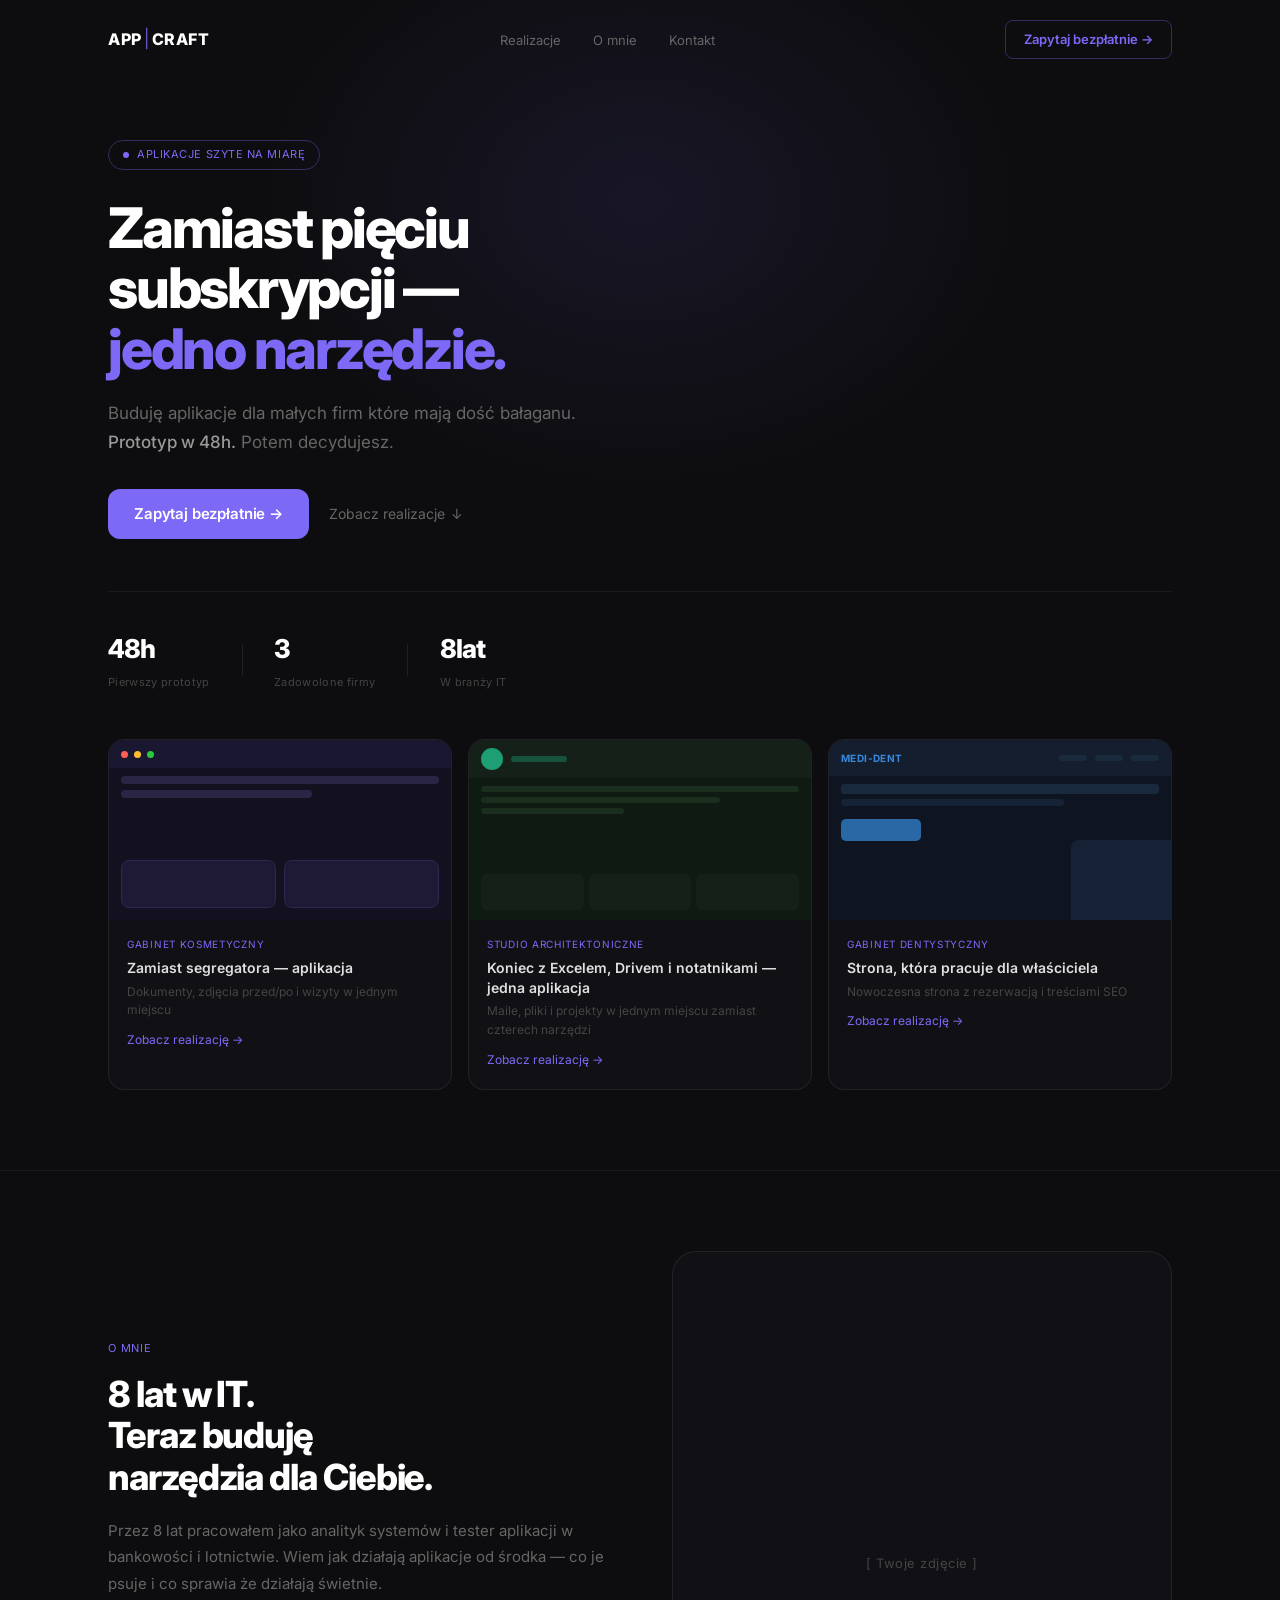
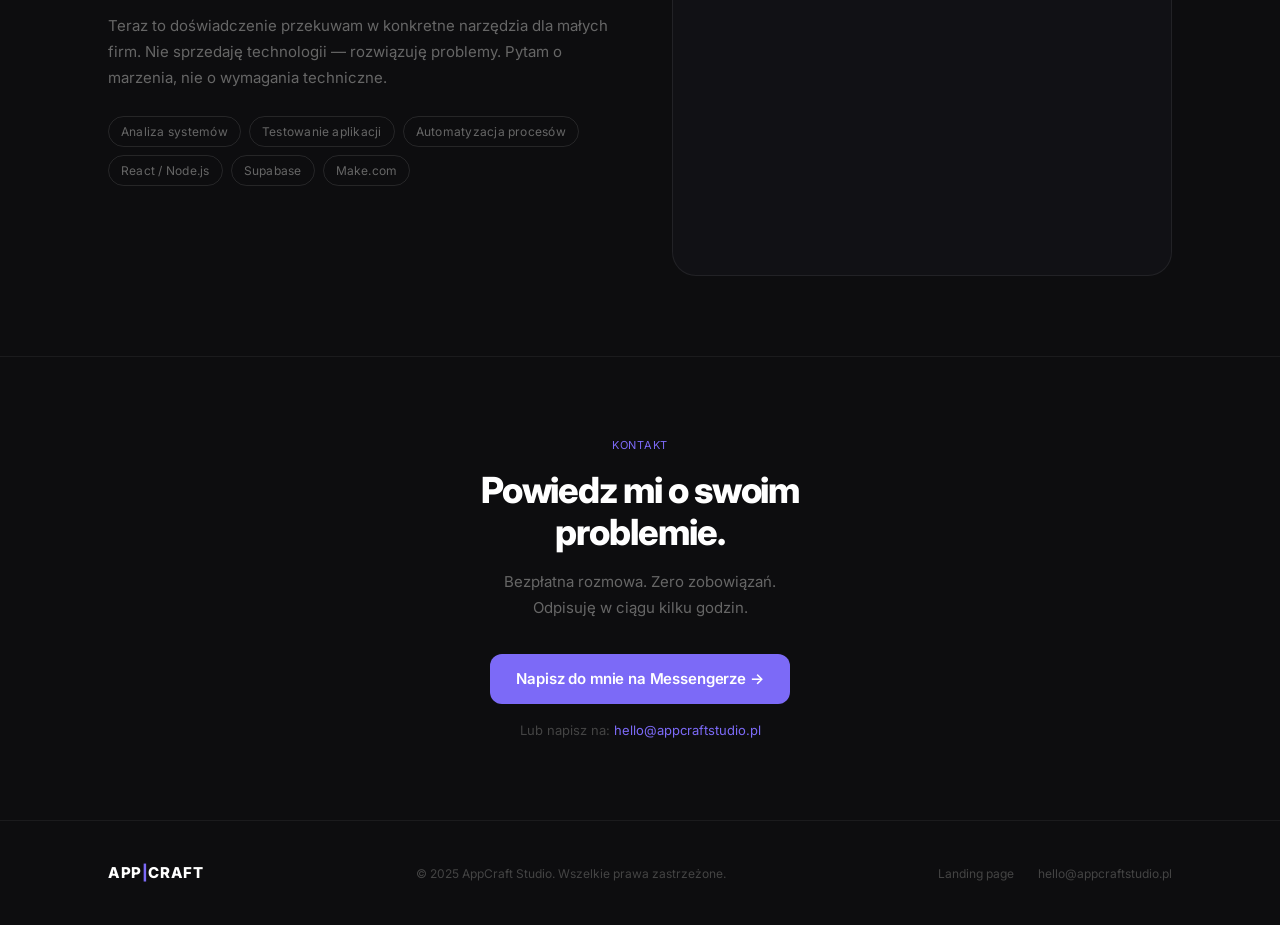
==== index.html @ d2415053 "Initial commit" ====
<!DOCTYPE html>
<html lang="pl">
<head>
  <meta charset="UTF-8">
  <meta name="viewport" content="width=device-width, initial-scale=1.0">

  <!-- SEO -->
  <title>AppCraft — Aplikacje szyte na miarę dla małych firm</title>
  <meta name="description" content="Buduję aplikacje dla małych firm które mają dość bałaganu. Prototyp w 48h, bez abonamentu, bez agencji. Zapytaj bezpłatnie.">
  <meta name="robots" content="index, follow">
  <link rel="canonical" href="https://appcraftstudio.pl/">

  <!-- Open Graph -->
  <meta property="og:type" content="website">
  <meta property="og:url" content="https://appcraftstudio.pl/">
  <meta property="og:title" content="AppCraft — Aplikacje szyte na miarę dla małych firm">
  <meta property="og:description" content="Zamiast pięciu subskrypcji — jedno narzędzie. Prototyp w 48h, bez abonamentu.">
  <meta property="og:image" content="https://appcraftstudio.pl/assets/og-image.jpg">
  <meta property="og:locale" content="pl_PL">
  <meta property="og:site_name" content="AppCraft">

  <!-- Twitter Card -->
  <meta name="twitter:card" content="summary_large_image">
  <meta name="twitter:title" content="AppCraft — Aplikacje szyte na miarę dla małych firm">
  <meta name="twitter:description" content="Zamiast pięciu subskrypcji — jedno narzędzie. Prototyp w 48h.">
  <meta name="twitter:image" content="https://appcraftstudio.pl/assets/og-image.jpg">

  <!-- Structured Data -->
  <script type="application/ld+json">
  {
    "@context": "https://schema.org",
    "@type": "Person",
    "name": "Michał",
    "url": "https://appcraftstudio.pl",
    "jobTitle": "Developer aplikacji na zamówienie",
    "description": "Buduję aplikacje dla małych firm. 8 lat doświadczenia w IT.",
    "knowsAbout": ["Tworzenie aplikacji webowych", "Automatyzacja procesów", "Analiza biznesowa"],
    "sameAs": []
  }
  </script>
  <script type="application/ld+json">
  {
    "@context": "https://schema.org",
    "@type": "WebSite",
    "name": "AppCraft",
    "url": "https://appcraftstudio.pl"
  }
  </script>

  <!-- Preconnect -->
  <link rel="preconnect" href="https://fonts.googleapis.com">
  <link rel="preconnect" href="https://fonts.gstatic.com" crossorigin>
  <link href="https://fonts.googleapis.com/css2?family=Inter:wght@400;500;600;700;800&display=swap" rel="stylesheet">

  <!-- Favicon placeholder -->
  <link rel="icon" type="image/svg+xml" href="assets/favicon.svg">

  <!-- CSS -->
  <link rel="stylesheet" href="css/style.css">
</head>

<body>

  <!-- ===================== NAV ===================== -->
  <header class="nav" id="nav" role="banner">
    <div class="container">
      <div class="nav__inner">

        <a href="/" class="nav__logo" aria-label="AppCraft — strona główna">
          APP<span class="nav__logo-sep">|</span>CRAFT
        </a>

        <nav aria-label="Nawigacja główna">
          <ul class="nav__links">
            <li><a href="#realizacje" class="nav__link">Realizacje</a></li>
            <li><a href="#o-mnie" class="nav__link">O mnie</a></li>
            <li><a href="#kontakt" class="nav__link">Kontakt</a></li>
          </ul>
        </nav>

        <a href="https://m.me/PLACEHOLDER" class="nav__cta desktop" rel="noopener">
          Zapytaj bezpłatnie →
        </a>

        <button class="nav__hamburger" id="hamburger" aria-label="Otwórz menu" aria-expanded="false">
          <span></span><span></span><span></span>
        </button>

      </div>

      <!-- Mobile menu -->
      <nav class="nav__mobile" id="mobile-menu" aria-label="Menu mobilne">
        <a href="#realizacje" class="nav__mobile-link">Realizacje</a>
        <a href="#o-mnie" class="nav__mobile-link">O mnie</a>
        <a href="#kontakt" class="nav__mobile-link">Kontakt</a>
        <a href="https://m.me/PLACEHOLDER" class="nav__mobile-cta" rel="noopener">Zapytaj bezpłatnie →</a>
      </nav>
    </div>
  </header>

  <main id="main">

    <!-- ===================== HERO ===================== -->
    <section class="hero" aria-labelledby="hero-heading">
      <div class="hero__glow" aria-hidden="true"></div>
      <div class="container">
        <div class="hero__inner">

          <div class="hero__tag" aria-hidden="true">
            <span class="hero__tag-dot"></span>
            Aplikacje szyte na miarę
          </div>

          <h1 class="hero__h1" id="hero-heading">
            Zamiast pięciu<br>
            subskrypcji —<br>
            <em>jedno narzędzie.</em>
          </h1>

          <p class="hero__sub">
            Buduję aplikacje dla małych firm które mają dość bałaganu.<br>
            <strong>Prototyp w 48h.</strong> Potem decydujesz.
          </p>

          <div class="hero__actions">
            <a href="https://m.me/PLACEHOLDER" class="btn-primary" rel="noopener">
              Zapytaj bezpłatnie →
            </a>
            <a href="#realizacje" class="btn-secondary">
              Zobacz realizacje <span aria-hidden="true">↓</span>
            </a>
          </div>

          <div class="hero__stats" aria-label="Kluczowe liczby">
            <div class="stat">
              <span class="stat__value" data-flip="48h">48h</span>
              <span class="stat__label">Pierwszy prototyp</span>
            </div>
            <div class="stat-sep" aria-hidden="true"></div>
            <div class="stat">
              <span class="stat__value" data-flip="3">3</span>
              <span class="stat__label">Zadowolone firmy</span>
            </div>
            <div class="stat-sep" aria-hidden="true"></div>
            <div class="stat">
              <span class="stat__value" data-flip="8">8 lat</span>
              <span class="stat__label">W branży IT</span>
            </div>
          </div>

        </div>
      </div>
    </section>

    <!-- ===================== REALIZACJE ===================== -->
    <section class="projects" id="realizacje" aria-labelledby="realizacje-heading">
      <div class="container">
        <h2 class="sr-only" id="realizacje-heading">Realizacje</h2>
        <div class="projects__grid">

          <!-- Karta 1 -->
          <a class="proj-card" href="/realizacje/kosmetolozka/" aria-label="Realizacja: gabinet kosmetyczny">
            <div class="proj-card__screen mock-kosmetolozka" aria-hidden="true">
              <div class="m-nav">
                <div class="m-dot" style="background:#ff5f57"></div>
                <div class="m-dot" style="background:#febc2e"></div>
                <div class="m-dot" style="background:#28c840"></div>
              </div>
              <div class="m-body">
                <div class="m-row"></div>
                <div class="m-row s"></div>
                <div class="m-cards">
                  <div class="m-card"></div>
                  <div class="m-card"></div>
                </div>
              </div>
            </div>
            <div class="proj-card__info">
              <div class="proj-card__tag">Gabinet kosmetyczny</div>
              <div class="proj-card__name">Zamiast segregatora — aplikacja</div>
              <div class="proj-card__desc">Dokumenty, zdjęcia przed/po i wizyty w jednym miejscu</div>
              <span class="proj-card__arrow">Zobacz realizację →</span>
            </div>
          </a>

          <!-- Karta 2 -->
          <a class="proj-card" href="/realizacje/architekt/" aria-label="Realizacja: studio architektoniczne">
            <div class="proj-card__screen mock-architekt" aria-hidden="true">
              <div class="m-header">
                <div class="m-avatar"></div>
                <div style="height:6px;width:56px;background:#1d9e75;border-radius:3px;opacity:.4"></div>
              </div>
              <div class="m-lines">
                <div class="m-line"></div>
                <div class="m-line m"></div>
                <div class="m-line s"></div>
              </div>
              <div class="m-grid">
                <div class="m-cell"></div>
                <div class="m-cell"></div>
                <div class="m-cell"></div>
              </div>
            </div>
            <div class="proj-card__info">
              <div class="proj-card__tag">Studio architektoniczne</div>
              <div class="proj-card__name">Koniec z Excelem, Drivem i notatnikami — jedna aplikacja</div>
              <div class="proj-card__desc">Maile, pliki i projekty w jednym miejscu zamiast czterech narzędzi</div>
              <span class="proj-card__arrow">Zobacz realizację →</span>
            </div>
          </a>

          <!-- Karta 3 -->
          <a class="proj-card" href="/realizacje/medi-dent/" aria-label="Realizacja: gabinet dentystyczny Medi-Dent">
            <div class="proj-card__screen mock-medident" aria-hidden="true">
              <div class="m-top">
                <span class="m-logo-sm">MEDI-DENT</span>
                <div class="m-nav-dots">
                  <div class="m-nav-dot"></div>
                  <div class="m-nav-dot"></div>
                  <div class="m-nav-dot"></div>
                </div>
              </div>
              <div class="m-hero">
                <div class="m-h"></div>
                <div class="m-h sm"></div>
                <div class="m-btn-sm"></div>
              </div>
              <div class="m-img"></div>
            </div>
            <div class="proj-card__info">
              <div class="proj-card__tag">Gabinet dentystyczny</div>
              <div class="proj-card__name">Strona, która pracuje dla właściciela</div>
              <div class="proj-card__desc">Nowoczesna strona z rezerwacją i treściami SEO</div>
              <span class="proj-card__arrow">Zobacz realizację →</span>
            </div>
          </a>

        </div>
      </div>
    </section>

    <!-- ===================== O MNIE ===================== -->
    <section class="about" id="o-mnie" aria-labelledby="about-heading">
      <div class="container">
        <div class="about__inner">

          <div class="about__content reveal">
            <div class="about__label">O mnie</div>
            <h2 class="about__h2" id="about-heading">
              8 lat w IT.<br>Teraz buduję<br>narzędzia dla Ciebie.
            </h2>
            <p class="about__text">
              Przez 8 lat pracowałem jako analityk systemów i tester aplikacji w bankowości i lotnictwie. Wiem jak działają aplikacje od środka — co je psuje i co sprawia że działają świetnie.
            </p>
            <p class="about__text">
              Teraz to doświadczenie przekuwam w konkretne narzędzia dla małych firm. Nie sprzedaję technologii — rozwiązuję problemy. Pytam o marzenia, nie o wymagania techniczne.
            </p>
            <div class="about__chips">
              <span class="chip">Analiza systemów</span>
              <span class="chip">Testowanie aplikacji</span>
              <span class="chip">Automatyzacja procesów</span>
              <span class="chip">React / Node.js</span>
              <span class="chip">Supabase</span>
              <span class="chip">Make.com</span>
            </div>
          </div>

          <div class="about__photo reveal">
            <!-- Podmień src na swoje zdjęcie -->
            <span class="about__photo-placeholder">[ Twoje zdjęcie ]</span>
          </div>

        </div>
      </div>
    </section>

    <!-- ===================== KONTAKT ===================== -->
    <section class="about" id="kontakt" aria-labelledby="kontakt-heading" style="border-top: 0.5px solid var(--border); padding: 80px 0;">
      <div class="container">
        <div style="max-width: 560px; margin: 0 auto; text-align: center;" class="reveal">
          <div class="about__label">Kontakt</div>
          <h2 class="about__h2" id="kontakt-heading" style="margin-bottom: 16px;">
            Powiedz mi o swoim<br>problemie.
          </h2>
          <p class="about__text" style="margin-bottom: 32px;">
            Bezpłatna rozmowa. Zero zobowiązań.<br>Odpisuję w ciągu kilku godzin.
          </p>
          <a href="https://m.me/PLACEHOLDER" class="btn-primary" style="display: inline-flex;" rel="noopener">
            Napisz do mnie na Messengerze →
          </a>
          <p style="margin-top: 16px; font-size: 13px; color: var(--text-faint);">
            Lub napisz na: <a href="mailto:hello@appcraftstudio.pl" style="color: var(--accent);">hello@appcraftstudio.pl</a>
          </p>
        </div>
      </div>
    </section>

  </main>

  <!-- ===================== FOOTER ===================== -->
  <footer class="footer" role="contentinfo">
    <div class="container">
      <div class="footer__inner">
        <span class="footer__logo">APP<span style="color:var(--accent)">|</span>CRAFT</span>
        <span class="footer__copy">© 2025 AppCraft Studio. Wszelkie prawa zastrzeżone.</span>
        <nav class="footer__links" aria-label="Linki w stopce">
          <a href="/start/" class="footer__link">Landing page</a>
          <a href="mailto:hello@appcraftstudio.pl" class="footer__link">hello@appcraftstudio.pl</a>
        </nav>
      </div>
    </div>
  </footer>

  <!-- JS -->
  <script src="js/main.js" defer></script>

</body>
</html>
---- css/style.css ----
/* ============================================
   APP|CRAFT — Design System
   appcraftstudio.pl
   ============================================ */

/* --- Custom Properties --- */
:root {
  --bg:           #0d0d0f;
  --bg-card:      #111115;
  --bg-card-hover:#141418;
  --accent:       #7c6af7;
  --accent-dim:   rgba(124,106,247,0.15);
  --accent-border:rgba(124,106,247,0.35);
  --white:        #ffffff;
  --text-primary: #e0e0e0;
  --text-muted:   #666666;
  --text-faint:   #444444;
  --border:       rgba(255,255,255,0.06);
  --border-card:  rgba(255,255,255,0.07);
  --font:         'Inter', system-ui, -apple-system, sans-serif;
  --radius-sm:    8px;
  --radius-md:    12px;
  --radius-lg:    16px;
  --radius-xl:    24px;
  --transition:   0.2s ease;
  --max-width:    1160px;
  --gutter:       48px;
}

/* --- Reset --- */
*, *::before, *::after { box-sizing: border-box; margin: 0; padding: 0; }
html { scroll-behavior: smooth; -webkit-text-size-adjust: 100%; }
body {
  font-family: var(--font);
  background: var(--bg);
  color: var(--text-primary);
  line-height: 1.6;
  overflow-x: hidden;
  -webkit-font-smoothing: antialiased;
}
img, video { max-width: 100%; height: auto; display: block; }
a { text-decoration: none; color: inherit; }
ul { list-style: none; }
button { font-family: var(--font); cursor: pointer; border: none; background: none; }

/* --- Utility --- */
.container {
  width: 100%;
  max-width: var(--max-width);
  margin: 0 auto;
  padding: 0 var(--gutter);
}
.sr-only {
  position: absolute; width: 1px; height: 1px;
  overflow: hidden; clip: rect(0,0,0,0); white-space: nowrap;
}

/* ============================================
   NAVIGATION
   ============================================ */
.nav {
  position: fixed;
  top: 0; left: 0; right: 0;
  z-index: 100;
  padding: 20px 0;
  transition: background var(--transition), backdrop-filter var(--transition), padding var(--transition);
}
.nav.scrolled {
  background: rgba(13,13,15,0.85);
  backdrop-filter: blur(16px);
  -webkit-backdrop-filter: blur(16px);
  padding: 14px 0;
  border-bottom: 0.5px solid var(--border);
}
.nav__inner {
  display: flex;
  align-items: center;
  justify-content: space-between;
  gap: 24px;
}
.nav__logo {
  font-size: 16px;
  font-weight: 800;
  letter-spacing: .04em;
  color: var(--white);
  flex-shrink: 0;
}
.nav__logo-sep {
  color: var(--accent);
  font-weight: 300;
  font-size: 18px;
  margin: 0 2px;
}
.nav__links {
  display: flex;
  align-items: center;
  gap: 32px;
}
.nav__link {
  font-size: 13px;
  color: var(--text-muted);
  transition: color var(--transition);
}
.nav__link:hover { color: var(--text-primary); }
.nav__cta {
  font-size: 13px;
  font-weight: 600;
  color: var(--accent);
  border: 0.5px solid var(--accent-border);
  padding: 8px 18px;
  border-radius: var(--radius-sm);
  transition: background var(--transition);
  white-space: nowrap;
}
.nav__cta:hover { background: var(--accent-dim); }

/* Mobile nav */
.nav__hamburger {
  display: none;
  flex-direction: column;
  gap: 5px;
  padding: 4px;
  cursor: pointer;
}
.nav__hamburger span {
  display: block;
  width: 24px;
  height: 2px;
  background: var(--text-primary);
  border-radius: 2px;
  transition: transform var(--transition), opacity var(--transition);
}
.nav__hamburger.open span:nth-child(1) { transform: translateY(7px) rotate(45deg); }
.nav__hamburger.open span:nth-child(2) { opacity: 0; }
.nav__hamburger.open span:nth-child(3) { transform: translateY(-7px) rotate(-45deg); }

.nav__mobile {
  display: none;
  flex-direction: column;
  gap: 0;
  background: rgba(13,13,15,0.97);
  backdrop-filter: blur(20px);
  -webkit-backdrop-filter: blur(20px);
  border-top: 0.5px solid var(--border);
  padding: 16px 0 24px;
}
.nav__mobile.open { display: flex; }
.nav__mobile-link {
  font-size: 16px;
  color: var(--text-muted);
  padding: 14px var(--gutter);
  border-bottom: 0.5px solid var(--border);
  transition: color var(--transition);
}
.nav__mobile-link:hover { color: var(--white); }
.nav__mobile-cta {
  margin: 16px var(--gutter) 0;
  display: block;
  text-align: center;
  font-size: 15px;
  font-weight: 600;
  color: var(--accent);
  border: 0.5px solid var(--accent-border);
  padding: 14px;
  border-radius: var(--radius-sm);
}

/* ============================================
   HERO
   ============================================ */
.hero {
  padding-top: 140px;
  padding-bottom: 0;
  position: relative;
  overflow: hidden;
}
.hero__glow {
  position: absolute;
  top: -100px; left: 50%;
  transform: translateX(-50%);
  width: 800px;
  height: 600px;
  background: radial-gradient(ellipse at center, rgba(124,106,247,0.1) 0%, transparent 70%);
  pointer-events: none;
  z-index: 0;
}
.hero__inner {
  position: relative;
  z-index: 1;
}
.hero__tag {
  display: inline-flex;
  align-items: center;
  gap: 8px;
  font-size: 11px;
  color: var(--accent);
  border: 0.5px solid var(--accent-border);
  padding: 5px 14px;
  border-radius: 20px;
  margin-bottom: 28px;
  letter-spacing: .05em;
  text-transform: uppercase;
  opacity: 0;
  transform: translateY(12px);
  animation: fadeUp 0.5s ease 0.1s forwards;
}
.hero__tag-dot {
  width: 6px; height: 6px;
  background: var(--accent);
  border-radius: 50%;
  flex-shrink: 0;
}
.hero__h1 {
  font-size: clamp(36px, 5vw, 56px);
  font-weight: 800;
  color: var(--white);
  line-height: 1.08;
  letter-spacing: -.04em;
  max-width: 700px;
  opacity: 0;
  transform: translateY(16px);
  animation: fadeUp 0.55s ease 0.2s forwards;
}
.hero__h1 em {
  color: var(--accent);
  font-style: normal;
}
.hero__sub {
  font-size: clamp(15px, 2vw, 17px);
  color: var(--text-muted);
  line-height: 1.7;
  margin-top: 20px;
  max-width: 500px;
  opacity: 0;
  transform: translateY(16px);
  animation: fadeUp 0.55s ease 0.3s forwards;
}
.hero__sub strong {
  color: #999;
  font-weight: 500;
}
.hero__actions {
  display: flex;
  align-items: center;
  gap: 20px;
  margin-top: 32px;
  flex-wrap: wrap;
  opacity: 0;
  transform: translateY(16px);
  animation: fadeUp 0.55s ease 0.4s forwards;
}
.btn-primary {
  display: inline-flex;
  align-items: center;
  gap: 6px;
  background: var(--accent);
  color: var(--white);
  font-size: 15px;
  font-weight: 600;
  padding: 13px 26px;
  border-radius: var(--radius-md);
  letter-spacing: -.01em;
  transition: opacity var(--transition), transform var(--transition);
  position: relative;
  overflow: hidden;
}
.btn-primary::after {
  content: '';
  position: absolute;
  inset: 0;
  background: linear-gradient(105deg, transparent 40%, rgba(255,255,255,0.15) 50%, transparent 60%);
  transform: translateX(-100%);
  animation: shimmer 3s ease 2s infinite;
}
.btn-primary:hover { opacity: .88; transform: translateY(-1px); }
.btn-secondary {
  display: inline-flex;
  align-items: center;
  gap: 6px;
  font-size: 14px;
  color: var(--text-muted);
  transition: color var(--transition);
}
.btn-secondary:hover { color: var(--text-primary); }

/* Stats */
.hero__stats {
  display: flex;
  align-items: center;
  gap: 32px;
  margin-top: 52px;
  padding-top: 36px;
  border-top: 0.5px solid var(--border);
  flex-wrap: wrap;
  opacity: 0;
  transform: translateY(16px);
  animation: fadeUp 0.55s ease 0.5s forwards;
}
.stat { display: flex; flex-direction: column; gap: 4px; }
.stat__value {
  font-size: 26px;
  font-weight: 800;
  color: var(--white);
  letter-spacing: -.04em;
  font-variant-numeric: tabular-nums;
}
.stat__label {
  font-size: 11px;
  color: var(--text-faint);
  letter-spacing: .03em;
}
.stat-sep {
  width: 0.5px;
  height: 32px;
  background: rgba(255,255,255,0.08);
  align-self: center;
  flex-shrink: 0;
}

/* ============================================
   PROJECTS GRID
   ============================================ */
.projects {
  padding: 48px 0 80px;
}
.projects__grid {
  display: grid;
  grid-template-columns: repeat(3, 1fr);
  gap: 16px;
}
.proj-card {
  background: var(--bg-card);
  border: 0.5px solid var(--border-card);
  border-radius: var(--radius-lg);
  overflow: hidden;
  text-decoration: none;
  display: block;
  transition: border-color var(--transition), transform 0.25s ease;
  opacity: 0;
  transform: translateY(24px);
}
.proj-card.visible {
  opacity: 1;
  transform: translateY(0);
  transition: opacity 0.5s ease, transform 0.5s ease, border-color var(--transition);
}
.proj-card:hover {
  border-color: var(--accent-border);
  transform: translateY(-5px);
}
.proj-card__screen {
  height: 180px;
  position: relative;
  overflow: hidden;
}
.proj-card__info {
  padding: 16px 18px 20px;
}
.proj-card__tag {
  font-size: 10px;
  color: var(--accent);
  letter-spacing: .07em;
  text-transform: uppercase;
  margin-bottom: 6px;
}
.proj-card__name {
  font-size: 14px;
  font-weight: 600;
  color: var(--text-primary);
  line-height: 1.4;
}
.proj-card__desc {
  font-size: 12px;
  color: var(--text-faint);
  margin-top: 5px;
  line-height: 1.55;
}
.proj-card__arrow {
  font-size: 12px;
  color: var(--accent);
  margin-top: 10px;
  display: block;
  transition: gap var(--transition);
}

/* Mock screens */
.mock-kosmetolozka { background: #13111f; }
.mock-kosmetolozka .m-nav {
  position: absolute; top: 0; left: 0; right: 0;
  height: 28px; background: #1a1730;
  display: flex; align-items: center; padding: 0 12px; gap: 6px;
}
.m-dot { width: 7px; height: 7px; border-radius: 50%; flex-shrink: 0; }
.mock-kosmetolozka .m-body {
  position: absolute; top: 36px; left: 12px; right: 12px; bottom: 12px;
  display: flex; flex-direction: column; gap: 6px;
}
.m-row { height: 8px; background: #2a2545; border-radius: 4px; }
.m-row.s { width: 60%; }
.m-cards {
  display: grid; grid-template-columns: 1fr 1fr; gap: 8px;
  margin-top: auto;
}
.m-card { height: 48px; background: #1e1a35; border-radius: 8px; border: 0.5px solid #2d2850; }

.mock-architekt { background: #0f1a12; }
.mock-architekt .m-header {
  position: absolute; top: 0; left: 0; right: 0;
  height: 38px; background: #142018;
  display: flex; align-items: center; padding: 0 12px; gap: 8px;
}
.m-avatar { width: 22px; height: 22px; border-radius: 50%; background: #1d9e75; flex-shrink: 0; }
.mock-architekt .m-lines {
  position: absolute; top: 46px; left: 12px; right: 12px;
  display: flex; flex-direction: column; gap: 5px;
}
.m-line { height: 6px; background: #1a2e1e; border-radius: 3px; }
.m-line.m { width: 75%; }
.m-line.s { width: 45%; }
.mock-architekt .m-grid {
  position: absolute; bottom: 10px; left: 12px; right: 12px;
  display: grid; grid-template-columns: 1fr 1fr 1fr; gap: 5px;
}
.m-cell { height: 36px; background: #142018; border-radius: 6px; }

.mock-medident { background: #0f1520; }
.mock-medident .m-top {
  position: absolute; top: 0; left: 0; right: 0;
  height: 36px; background: #141e2e;
  display: flex; align-items: center; justify-content: space-between; padding: 0 12px;
}
.m-logo-sm { font-size: 10px; font-weight: 700; color: #378add; letter-spacing: .04em; }
.m-nav-dots { display: flex; gap: 8px; }
.m-nav-dot { width: 28px; height: 6px; background: #1a2a3d; border-radius: 3px; }
.mock-medident .m-hero {
  position: absolute; top: 44px; left: 12px; right: 12px;
}
.m-h { height: 10px; background: #1a2a3d; border-radius: 3px; margin-bottom: 5px; }
.m-h.sm { height: 7px; width: 70%; background: #162236; }
.m-btn-sm {
  display: inline-block; height: 22px; width: 80px;
  background: #378add; border-radius: 5px; margin-top: 8px; opacity: .7;
}
.mock-medident .m-img {
  position: absolute; bottom: 0; right: 0;
  width: 100px; height: 80px; background: #162236; border-radius: 8px 0 0 0;
}

/* ============================================
   ABOUT
   ============================================ */
.about {
  padding: 80px 0;
  border-top: 0.5px solid var(--border);
}
.about__inner {
  display: grid;
  grid-template-columns: 1fr 1fr;
  gap: 64px;
  align-items: center;
}
.about__label {
  font-size: 11px;
  color: var(--accent);
  letter-spacing: .07em;
  text-transform: uppercase;
  margin-bottom: 16px;
}
.about__h2 {
  font-size: clamp(26px, 3vw, 36px);
  font-weight: 800;
  color: var(--white);
  line-height: 1.15;
  letter-spacing: -.03em;
  margin-bottom: 20px;
}
.about__text {
  font-size: 15px;
  color: var(--text-muted);
  line-height: 1.75;
  margin-bottom: 16px;
}
.about__chips {
  display: flex;
  flex-wrap: wrap;
  gap: 8px;
  margin-top: 24px;
}
.chip {
  font-size: 12px;
  color: var(--text-muted);
  border: 0.5px solid rgba(255,255,255,0.1);
  padding: 5px 12px;
  border-radius: 20px;
  letter-spacing: .02em;
}
.about__photo {
  width: 100%;
  aspect-ratio: 4/5;
  background: var(--bg-card);
  border-radius: var(--radius-xl);
  border: 0.5px solid var(--border-card);
  display: flex;
  align-items: center;
  justify-content: center;
  overflow: hidden;
  position: relative;
}
.about__photo-placeholder {
  font-size: 13px;
  color: var(--text-faint);
  letter-spacing: .04em;
}
.about__photo img {
  width: 100%;
  height: 100%;
  object-fit: cover;
}

/* ============================================
   FOOTER
   ============================================ */
.footer {
  border-top: 0.5px solid var(--border);
  padding: 40px 0;
}
.footer__inner {
  display: flex;
  align-items: center;
  justify-content: space-between;
  flex-wrap: wrap;
  gap: 16px;
}
.footer__logo {
  font-size: 15px;
  font-weight: 800;
  letter-spacing: .04em;
  color: var(--white);
}
.footer__copy {
  font-size: 12px;
  color: var(--text-faint);
}
.footer__links {
  display: flex;
  gap: 24px;
}
.footer__link {
  font-size: 12px;
  color: var(--text-faint);
  transition: color var(--transition);
}
.footer__link:hover { color: var(--text-muted); }

/* ============================================
   ANIMATIONS
   ============================================ */
@keyframes fadeUp {
  to { opacity: 1; transform: translateY(0); }
}
@keyframes shimmer {
  0%   { transform: translateX(-100%); }
  100% { transform: translateX(200%); }
}

/* Flip animation for stats */
.flip-wrap {
  display: inline-block;
  overflow: hidden;
  vertical-align: bottom;
}
.flip-inner {
  display: flex;
  flex-direction: column;
  transition: transform 0.08s ease-in-out;
}
.flip-digit {
  line-height: 1;
  height: 1em;
  display: flex;
  align-items: center;
}

/* Reduced motion */
@media (prefers-reduced-motion: reduce) {
  *, *::before, *::after {
    animation-duration: 0.01ms !important;
    transition-duration: 0.01ms !important;
  }
  .hero__tag, .hero__h1, .hero__sub, .hero__actions, .hero__stats {
    opacity: 1; transform: none;
  }
  .proj-card { opacity: 1; transform: none; }
}

/* ============================================
   RESPONSIVE — TABLET (≤900px)
   ============================================ */
@media (max-width: 900px) {
  :root { --gutter: 32px; }

  .nav__links { display: none; }
  .nav__cta.desktop { display: none; }
  .nav__hamburger { display: flex; }

  .projects__grid {
    grid-template-columns: 1fr 1fr;
    gap: 14px;
  }

  .about__inner {
    grid-template-columns: 1fr;
    gap: 40px;
  }
  .about__photo {
    aspect-ratio: 16/9;
    max-height: 280px;
  }
}

/* ============================================
   RESPONSIVE — MOBILE (≤600px)
   ============================================ */
@media (max-width: 600px) {
  :root { --gutter: 20px; }

  .hero { padding-top: 100px; }
  .hero__h1 { letter-spacing: -.03em; }
  .hero__actions { gap: 14px; }
  .btn-primary { font-size: 14px; padding: 13px 22px; width: 100%; justify-content: center; }
  .btn-secondary { width: 100%; justify-content: center; }

  .hero__stats { gap: 20px; }
  .stat__value { font-size: 22px; }
  .stat-sep { height: 24px; }

  .projects__grid {
    grid-template-columns: 1fr;
    gap: 12px;
  }
  .proj-card__screen { height: 160px; }

  .footer__inner { flex-direction: column; align-items: flex-start; gap: 12px; }
  .footer__links { flex-wrap: wrap; gap: 16px; }
}
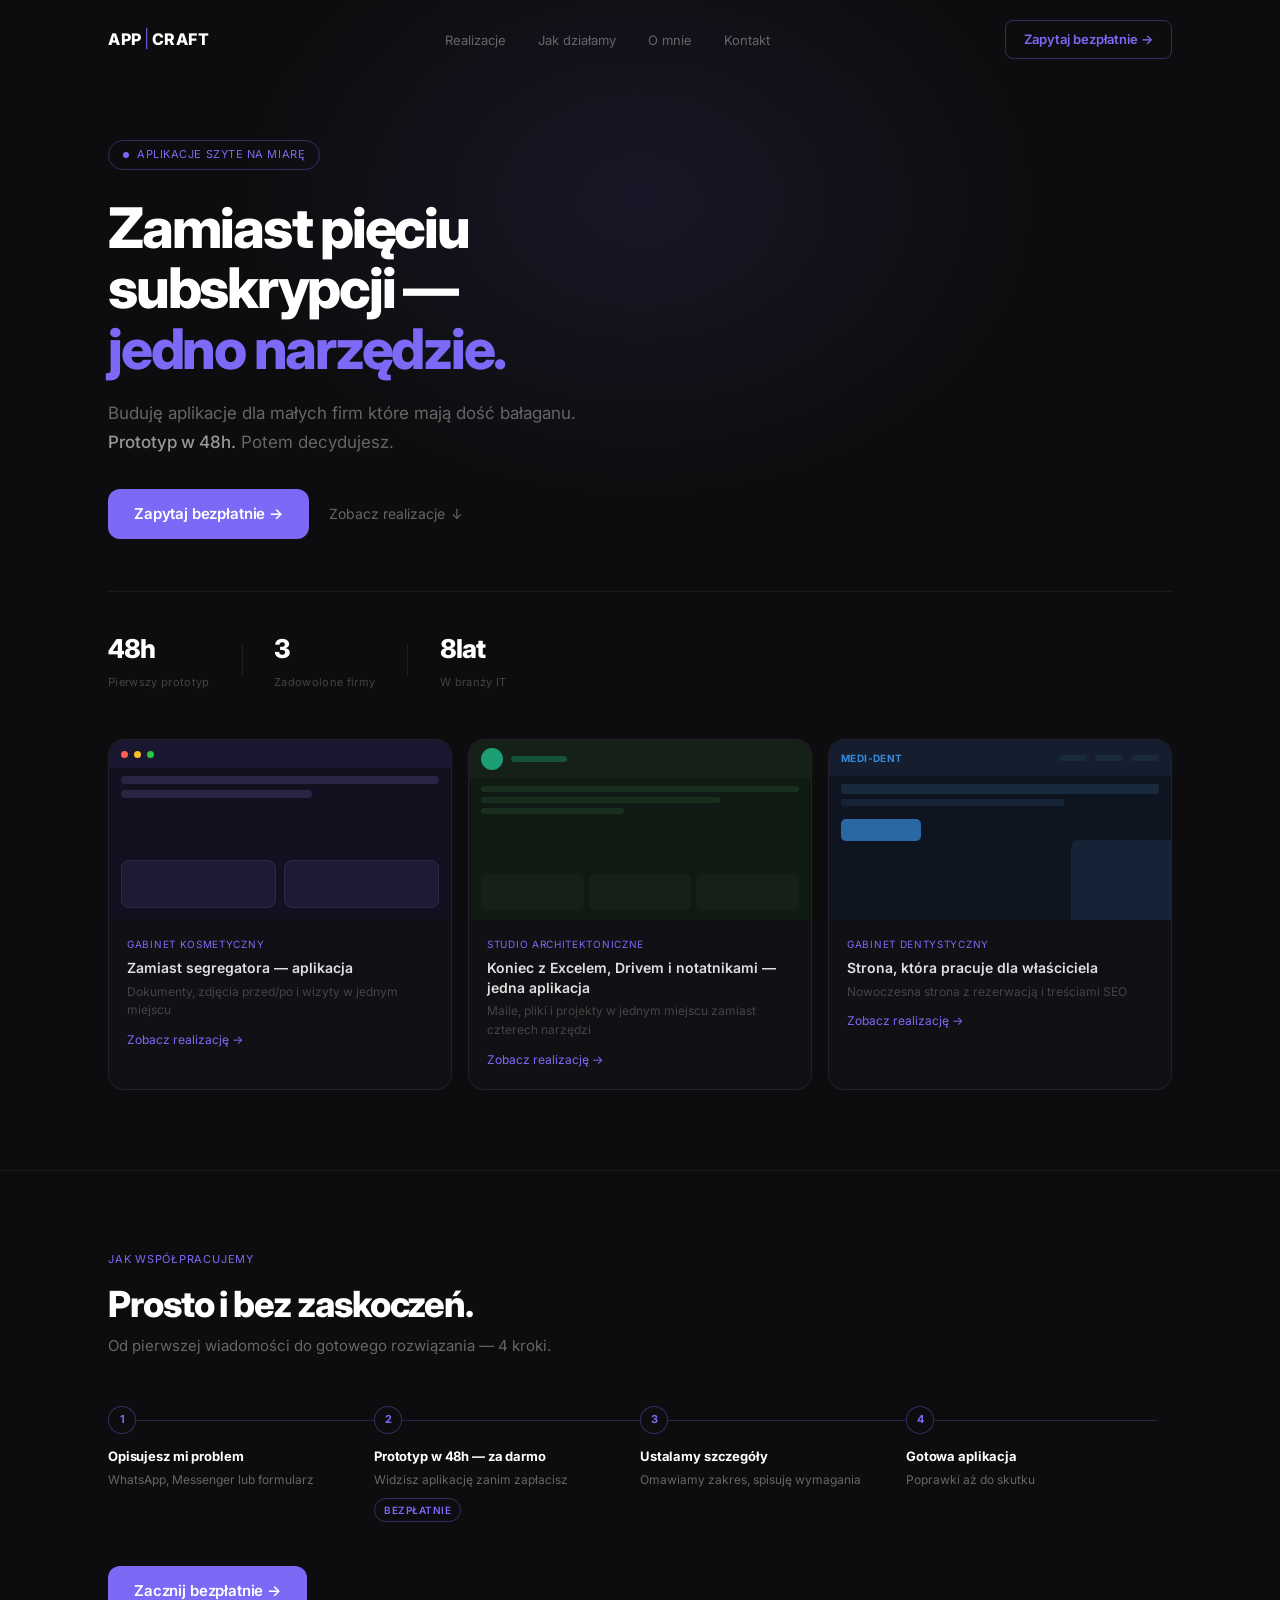
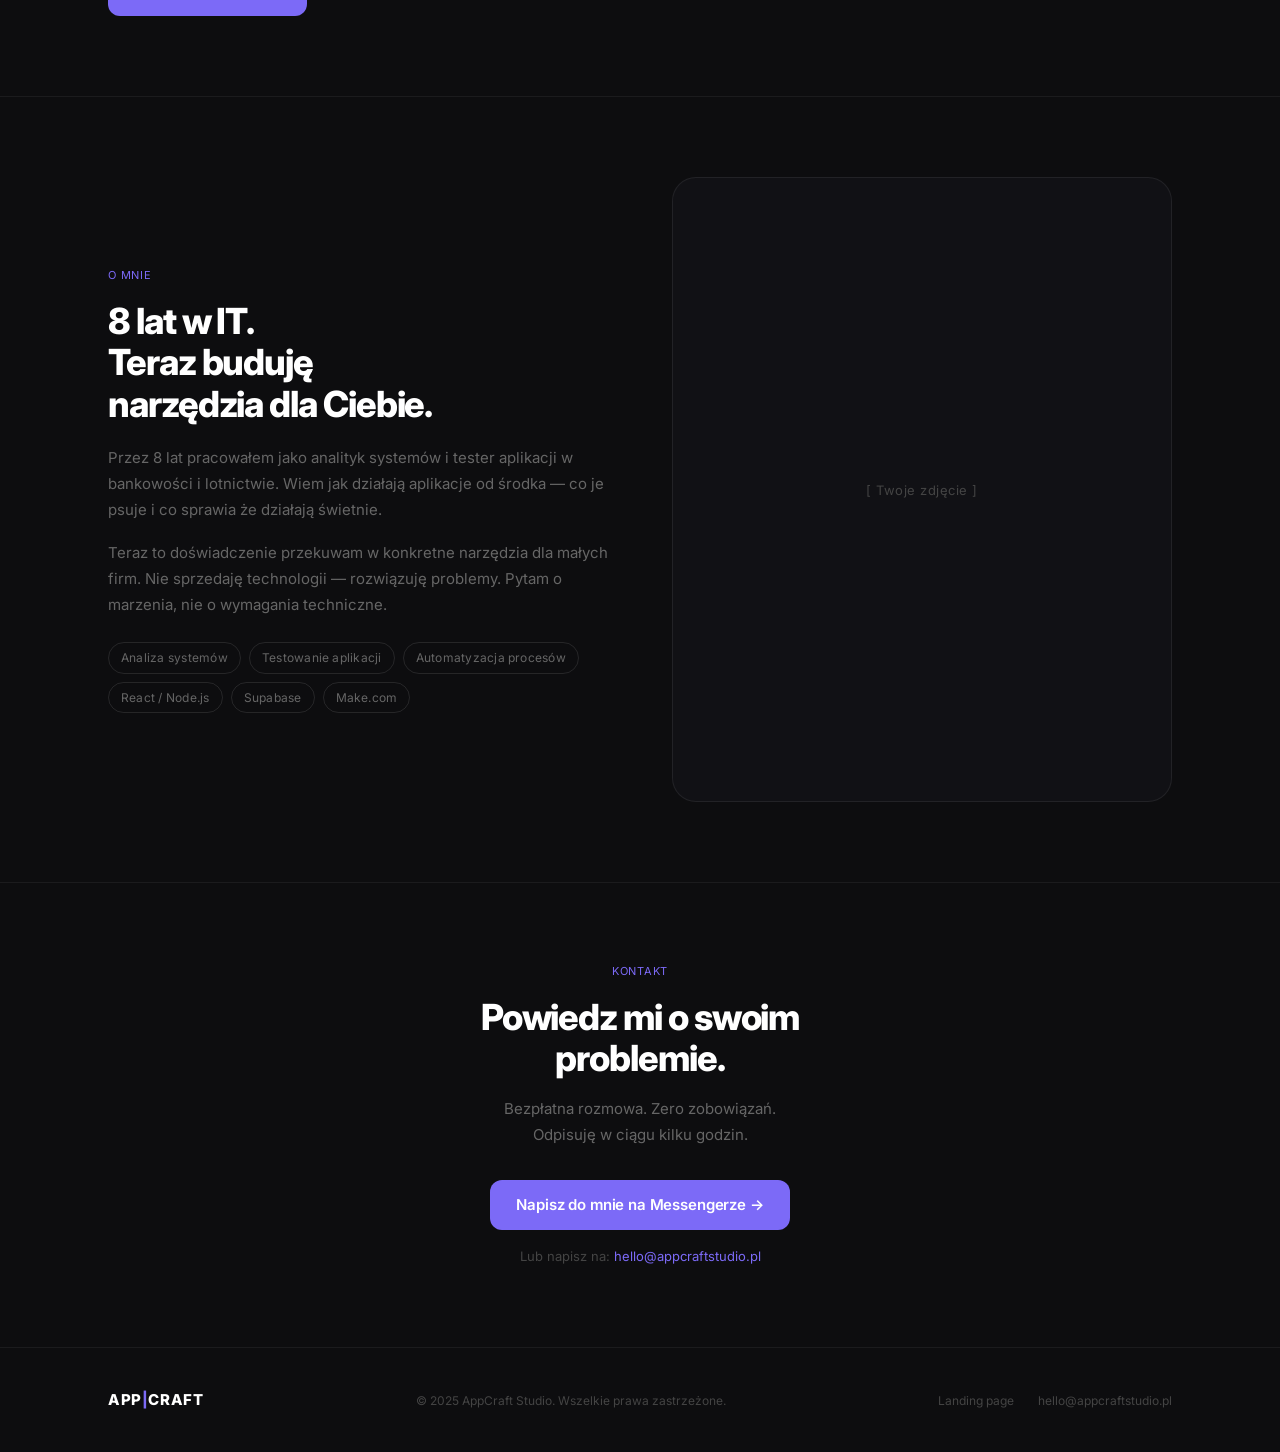
==== commit 7d0fd113: "feat: sekcja procesu współpracy (wariant D), linki do projektów" ====
--- a/index.html
+++ b/index.html
@@ -73,6 +73,7 @@
         <nav aria-label="Nawigacja główna">
           <ul class="nav__links">
             <li><a href="#realizacje" class="nav__link">Realizacje</a></li>
+            <li><a href="#jak-dzialamy" class="nav__link">Jak działamy</a></li>
             <li><a href="#o-mnie" class="nav__link">O mnie</a></li>
             <li><a href="#kontakt" class="nav__link">Kontakt</a></li>
           </ul>
@@ -91,6 +92,7 @@
       <!-- Mobile menu -->
       <nav class="nav__mobile" id="mobile-menu" aria-label="Menu mobilne">
         <a href="#realizacje" class="nav__mobile-link">Realizacje</a>
+        <a href="#jak-dzialamy" class="nav__mobile-link">Jak działamy</a>
         <a href="#o-mnie" class="nav__mobile-link">O mnie</a>
         <a href="#kontakt" class="nav__mobile-link">Kontakt</a>
         <a href="https://m.me/PLACEHOLDER" class="nav__mobile-cta" rel="noopener">Zapytaj bezpłatnie →</a>
@@ -158,8 +160,7 @@
         <h2 class="sr-only" id="realizacje-heading">Realizacje</h2>
         <div class="projects__grid">
 
-          <!-- Karta 1 -->
-          <a class="proj-card" href="/realizacje/kosmetolozka/" aria-label="Realizacja: gabinet kosmetyczny">
+          <a class="proj-card" href="https://beautiflow-beta.vercel.app/" target="_blank" rel="noopener" aria-label="Realizacja: gabinet kosmetyczny">
             <div class="proj-card__screen mock-kosmetolozka" aria-hidden="true">
               <div class="m-nav">
                 <div class="m-dot" style="background:#ff5f57"></div>
@@ -183,8 +184,7 @@
             </div>
           </a>
 
-          <!-- Karta 2 -->
-          <a class="proj-card" href="/realizacje/architekt/" aria-label="Realizacja: studio architektoniczne">
+          <a class="proj-card" href="https://archiflow-three.vercel.app/" target="_blank" rel="noopener" aria-label="Realizacja: studio architektoniczne">
             <div class="proj-card__screen mock-architekt" aria-hidden="true">
               <div class="m-header">
                 <div class="m-avatar"></div>
@@ -209,8 +209,7 @@
             </div>
           </a>
 
-          <!-- Karta 3 -->
-          <a class="proj-card" href="/realizacje/medi-dent/" aria-label="Realizacja: gabinet dentystyczny Medi-Dent">
+          <a class="proj-card" href="https://mickymau.github.io/medi-dent/" target="_blank" rel="noopener" aria-label="Realizacja: gabinet dentystyczny Medi-Dent">
             <div class="proj-card__screen mock-medident" aria-hidden="true">
               <div class="m-top">
                 <span class="m-logo-sm">MEDI-DENT</span>
@@ -236,6 +235,78 @@
           </a>
 
         </div>
+      </div>
+    </section>
+
+    <!-- ===================== PROCES ===================== -->
+    <section class="process" id="jak-dzialamy" aria-labelledby="process-heading">
+      <div class="container">
+
+        <div class="process__header reveal">
+          <div class="about__label">Jak współpracujemy</div>
+          <h2 class="process__h2" id="process-heading">Prosto i bez zaskoczeń.</h2>
+          <p class="process__sub">Od pierwszej wiadomości do gotowego rozwiązania — 4 kroki.</p>
+        </div>
+
+        <div class="process__steps">
+
+          <!-- KROK 1 -->
+          <div class="process-step reveal">
+            <div class="process-step__dot-col">
+              <div class="process-step__dot" aria-hidden="true">1</div>
+              <div class="process-step__line" aria-hidden="true"></div>
+            </div>
+            <div class="process-step__body">
+              <h3 class="process-step__title">Opisujesz mi problem</h3>
+              <p class="process-step__desc">WhatsApp, Messenger lub formularz</p>
+            </div>
+          </div>
+
+          <!-- KROK 2 -->
+          <div class="process-step reveal">
+            <div class="process-step__dot-col">
+              <div class="process-step__dot" aria-hidden="true">2</div>
+              <div class="process-step__line" aria-hidden="true"></div>
+            </div>
+            <div class="process-step__body">
+              <h3 class="process-step__title">Prototyp w 48h — za darmo</h3>
+              <p class="process-step__desc">Widzisz aplikację zanim zapłacisz</p>
+              <span class="process-step__badge">Bezpłatnie</span>
+            </div>
+          </div>
+
+          <!-- KROK 3 -->
+          <div class="process-step reveal">
+            <div class="process-step__dot-col">
+              <div class="process-step__dot" aria-hidden="true">3</div>
+              <div class="process-step__line" aria-hidden="true"></div>
+            </div>
+            <div class="process-step__body">
+              <h3 class="process-step__title">Ustalamy szczegóły</h3>
+              <p class="process-step__desc">Omawiamy zakres, spisuję wymagania</p>
+            </div>
+          </div>
+
+          <!-- KROK 4 -->
+          <div class="process-step reveal">
+            <div class="process-step__dot-col">
+              <div class="process-step__dot" aria-hidden="true">4</div>
+              <div class="process-step__line" aria-hidden="true"></div>
+            </div>
+            <div class="process-step__body">
+              <h3 class="process-step__title">Gotowa aplikacja</h3>
+              <p class="process-step__desc">Poprawki aż do skutku</p>
+            </div>
+          </div>
+
+        </div>
+
+        <div class="process__cta reveal">
+          <a href="https://m.me/PLACEHOLDER" class="btn-primary" rel="noopener">
+            Zacznij bezpłatnie →
+          </a>
+        </div>
+
       </div>
     </section>
 
@@ -266,7 +337,6 @@
           </div>
 
           <div class="about__photo reveal">
-            <!-- Podmień src na swoje zdjęcie -->
             <span class="about__photo-placeholder">[ Twoje zdjęcie ]</span>
           </div>
 
--- a/css/style.css
+++ b/css/style.css
@@ -221,10 +221,7 @@
   transform: translateY(16px);
   animation: fadeUp 0.55s ease 0.2s forwards;
 }
-.hero__h1 em {
-  color: var(--accent);
-  font-style: normal;
-}
+.hero__h1 em { color: var(--accent); font-style: normal; }
 .hero__sub {
   font-size: clamp(15px, 2vw, 17px);
   color: var(--text-muted);
@@ -235,10 +232,7 @@
   transform: translateY(16px);
   animation: fadeUp 0.55s ease 0.3s forwards;
 }
-.hero__sub strong {
-  color: #999;
-  font-weight: 500;
-}
+.hero__sub strong { color: #999; font-weight: 500; }
 .hero__actions {
   display: flex;
   align-items: center;
@@ -304,11 +298,7 @@
   letter-spacing: -.04em;
   font-variant-numeric: tabular-nums;
 }
-.stat__label {
-  font-size: 11px;
-  color: var(--text-faint);
-  letter-spacing: .03em;
-}
+.stat__label { font-size: 11px; color: var(--text-faint); letter-spacing: .03em; }
 .stat-sep {
   width: 0.5px;
   height: 32px;
@@ -320,9 +310,7 @@
 /* ============================================
    PROJECTS GRID
    ============================================ */
-.projects {
-  padding: 48px 0 80px;
-}
+.projects { padding: 48px 0 80px; }
 .projects__grid {
   display: grid;
   grid-template-columns: repeat(3, 1fr);
@@ -344,44 +332,13 @@
   transform: translateY(0);
   transition: opacity 0.5s ease, transform 0.5s ease, border-color var(--transition);
 }
-.proj-card:hover {
-  border-color: var(--accent-border);
-  transform: translateY(-5px);
-}
-.proj-card__screen {
-  height: 180px;
-  position: relative;
-  overflow: hidden;
-}
-.proj-card__info {
-  padding: 16px 18px 20px;
-}
-.proj-card__tag {
-  font-size: 10px;
-  color: var(--accent);
-  letter-spacing: .07em;
-  text-transform: uppercase;
-  margin-bottom: 6px;
-}
-.proj-card__name {
-  font-size: 14px;
-  font-weight: 600;
-  color: var(--text-primary);
-  line-height: 1.4;
-}
-.proj-card__desc {
-  font-size: 12px;
-  color: var(--text-faint);
-  margin-top: 5px;
-  line-height: 1.55;
-}
-.proj-card__arrow {
-  font-size: 12px;
-  color: var(--accent);
-  margin-top: 10px;
-  display: block;
-  transition: gap var(--transition);
-}
+.proj-card:hover { border-color: var(--accent-border); transform: translateY(-5px); }
+.proj-card__screen { height: 180px; position: relative; overflow: hidden; }
+.proj-card__info { padding: 16px 18px 20px; }
+.proj-card__tag { font-size: 10px; color: var(--accent); letter-spacing: .07em; text-transform: uppercase; margin-bottom: 6px; }
+.proj-card__name { font-size: 14px; font-weight: 600; color: var(--text-primary); line-height: 1.4; }
+.proj-card__desc { font-size: 12px; color: var(--text-faint); margin-top: 5px; line-height: 1.55; }
+.proj-card__arrow { font-size: 12px; color: var(--accent); margin-top: 10px; display: block; }
 
 /* Mock screens */
 .mock-kosmetolozka { background: #13111f; }
@@ -397,10 +354,7 @@
 }
 .m-row { height: 8px; background: #2a2545; border-radius: 4px; }
 .m-row.s { width: 60%; }
-.m-cards {
-  display: grid; grid-template-columns: 1fr 1fr; gap: 8px;
-  margin-top: auto;
-}
+.m-cards { display: grid; grid-template-columns: 1fr 1fr; gap: 8px; margin-top: auto; }
 .m-card { height: 48px; background: #1e1a35; border-radius: 8px; border: 0.5px solid #2d2850; }
 
 .mock-architekt { background: #0f1a12; }
@@ -410,10 +364,7 @@
   display: flex; align-items: center; padding: 0 12px; gap: 8px;
 }
 .m-avatar { width: 22px; height: 22px; border-radius: 50%; background: #1d9e75; flex-shrink: 0; }
-.mock-architekt .m-lines {
-  position: absolute; top: 46px; left: 12px; right: 12px;
-  display: flex; flex-direction: column; gap: 5px;
-}
+.mock-architekt .m-lines { position: absolute; top: 46px; left: 12px; right: 12px; display: flex; flex-direction: column; gap: 5px; }
 .m-line { height: 6px; background: #1a2e1e; border-radius: 3px; }
 .m-line.m { width: 75%; }
 .m-line.s { width: 45%; }
@@ -432,164 +383,173 @@
 .m-logo-sm { font-size: 10px; font-weight: 700; color: #378add; letter-spacing: .04em; }
 .m-nav-dots { display: flex; gap: 8px; }
 .m-nav-dot { width: 28px; height: 6px; background: #1a2a3d; border-radius: 3px; }
-.mock-medident .m-hero {
-  position: absolute; top: 44px; left: 12px; right: 12px;
-}
+.mock-medident .m-hero { position: absolute; top: 44px; left: 12px; right: 12px; }
 .m-h { height: 10px; background: #1a2a3d; border-radius: 3px; margin-bottom: 5px; }
 .m-h.sm { height: 7px; width: 70%; background: #162236; }
-.m-btn-sm {
-  display: inline-block; height: 22px; width: 80px;
-  background: #378add; border-radius: 5px; margin-top: 8px; opacity: .7;
-}
-.mock-medident .m-img {
-  position: absolute; bottom: 0; right: 0;
-  width: 100px; height: 80px; background: #162236; border-radius: 8px 0 0 0;
-}
+.m-btn-sm { display: inline-block; height: 22px; width: 80px; background: #378add; border-radius: 5px; margin-top: 8px; opacity: .7; }
+.mock-medident .m-img { position: absolute; bottom: 0; right: 0; width: 100px; height: 80px; background: #162236; border-radius: 8px 0 0 0; }
 
 /* ============================================
    ABOUT
    ============================================ */
-.about {
+.about { padding: 80px 0; border-top: 0.5px solid var(--border); }
+.about__inner { display: grid; grid-template-columns: 1fr 1fr; gap: 64px; align-items: center; }
+.about__label { font-size: 11px; color: var(--accent); letter-spacing: .07em; text-transform: uppercase; margin-bottom: 16px; }
+.about__h2 { font-size: clamp(26px, 3vw, 36px); font-weight: 800; color: var(--white); line-height: 1.15; letter-spacing: -.03em; margin-bottom: 20px; }
+.about__text { font-size: 15px; color: var(--text-muted); line-height: 1.75; margin-bottom: 16px; }
+.about__chips { display: flex; flex-wrap: wrap; gap: 8px; margin-top: 24px; }
+.chip { font-size: 12px; color: var(--text-muted); border: 0.5px solid rgba(255,255,255,0.1); padding: 5px 12px; border-radius: 20px; letter-spacing: .02em; }
+.about__photo { width: 100%; aspect-ratio: 4/5; background: var(--bg-card); border-radius: var(--radius-xl); border: 0.5px solid var(--border-card); display: flex; align-items: center; justify-content: center; overflow: hidden; position: relative; }
+.about__photo-placeholder { font-size: 13px; color: var(--text-faint); letter-spacing: .04em; }
+.about__photo img { width: 100%; height: 100%; object-fit: cover; }
+
+/* ============================================
+   PROCES — wariant D
+   Desktop: pozioma timeline z kropkami
+   Mobile: pionowa lista z linią
+   ============================================ */
+.process {
   padding: 80px 0;
   border-top: 0.5px solid var(--border);
 }
-.about__inner {
-  display: grid;
-  grid-template-columns: 1fr 1fr;
-  gap: 64px;
-  align-items: center;
-}
-.about__label {
-  font-size: 11px;
-  color: var(--accent);
-  letter-spacing: .07em;
-  text-transform: uppercase;
-  margin-bottom: 16px;
-}
-.about__h2 {
+
+.process__header {
+  margin-bottom: 48px;
+}
+
+.process__h2 {
   font-size: clamp(26px, 3vw, 36px);
   font-weight: 800;
   color: var(--white);
   line-height: 1.15;
   letter-spacing: -.03em;
-  margin-bottom: 20px;
-}
-.about__text {
+  margin-bottom: 8px;
+}
+
+.process__sub {
   font-size: 15px;
   color: var(--text-muted);
-  line-height: 1.75;
-  margin-bottom: 16px;
-}
-.about__chips {
+  line-height: 1.6;
+}
+
+/* ---- DESKTOP: pozioma timeline ---- */
+.process__steps {
+  display: grid;
+  grid-template-columns: repeat(4, 1fr);
+  gap: 0;
+  position: relative;
+}
+
+/* Linia pozioma biegnąca przez środek kropek */
+.process__steps::before {
+  content: '';
+  position: absolute;
+  top: 14px;
+  left: calc(14px + 1px); /* od środka 1. kropki */
+  right: calc(14px + 1px); /* do środka 4. kropki */
+  height: 0.5px;
+  background: rgba(124,106,247,0.25);
+  z-index: 0;
+}
+
+.process-step {
   display: flex;
-  flex-wrap: wrap;
-  gap: 8px;
-  margin-top: 24px;
-}
-.chip {
+  flex-direction: column;
+  gap: 14px;
+  padding-right: 24px;
+  position: relative;
+}
+
+.process-step:last-child { padding-right: 0; }
+
+/* Kropka z numerem */
+.process-step__dot {
+  width: 28px;
+  height: 28px;
+  border-radius: 50%;
+  border: 0.5px solid var(--accent-border);
+  background: var(--bg);
+  color: var(--accent);
+  font-size: 11px;
+  font-weight: 700;
+  display: flex;
+  align-items: center;
+  justify-content: center;
+  flex-shrink: 0;
+  position: relative;
+  z-index: 1;
+}
+
+/* Linia pionowa — ukryta na desktop */
+.process-step__line { display: none; }
+
+/* Ukryta kolumna z kropką — na desktop kropka jest bezpośrednio w .process-step */
+.process-step__dot-col { display: contents; }
+
+.process-step__body {
+  display: flex;
+  flex-direction: column;
+  gap: 5px;
+}
+
+.process-step__title {
+  font-size: 13px;
+  font-weight: 700;
+  color: var(--white);
+  line-height: 1.35;
+  letter-spacing: -.01em;
+}
+
+.process-step__desc {
   font-size: 12px;
   color: var(--text-muted);
-  border: 0.5px solid rgba(255,255,255,0.1);
-  padding: 5px 12px;
+  line-height: 1.6;
+}
+
+/* Badge "Bezpłatnie" */
+.process-step__badge {
+  display: inline-block;
+  font-size: 10px;
+  font-weight: 600;
+  color: var(--accent);
+  border: 0.5px solid var(--accent-border);
   border-radius: 20px;
-  letter-spacing: .02em;
-}
-.about__photo {
-  width: 100%;
-  aspect-ratio: 4/5;
-  background: var(--bg-card);
-  border-radius: var(--radius-xl);
-  border: 0.5px solid var(--border-card);
-  display: flex;
-  align-items: center;
-  justify-content: center;
-  overflow: hidden;
-  position: relative;
-}
-.about__photo-placeholder {
-  font-size: 13px;
-  color: var(--text-faint);
-  letter-spacing: .04em;
-}
-.about__photo img {
-  width: 100%;
-  height: 100%;
-  object-fit: cover;
-}
+  padding: 3px 9px;
+  letter-spacing: .05em;
+  text-transform: uppercase;
+  width: fit-content;
+  margin-top: 4px;
+}
+
+/* CTA */
+.process__cta { margin-top: 44px; }
 
 /* ============================================
    FOOTER
    ============================================ */
-.footer {
-  border-top: 0.5px solid var(--border);
-  padding: 40px 0;
-}
-.footer__inner {
-  display: flex;
-  align-items: center;
-  justify-content: space-between;
-  flex-wrap: wrap;
-  gap: 16px;
-}
-.footer__logo {
-  font-size: 15px;
-  font-weight: 800;
-  letter-spacing: .04em;
-  color: var(--white);
-}
-.footer__copy {
-  font-size: 12px;
-  color: var(--text-faint);
-}
-.footer__links {
-  display: flex;
-  gap: 24px;
-}
-.footer__link {
-  font-size: 12px;
-  color: var(--text-faint);
-  transition: color var(--transition);
-}
+.footer { border-top: 0.5px solid var(--border); padding: 40px 0; }
+.footer__inner { display: flex; align-items: center; justify-content: space-between; flex-wrap: wrap; gap: 16px; }
+.footer__logo { font-size: 15px; font-weight: 800; letter-spacing: .04em; color: var(--white); }
+.footer__copy { font-size: 12px; color: var(--text-faint); }
+.footer__links { display: flex; gap: 24px; }
+.footer__link { font-size: 12px; color: var(--text-faint); transition: color var(--transition); }
 .footer__link:hover { color: var(--text-muted); }
 
 /* ============================================
    ANIMATIONS
    ============================================ */
-@keyframes fadeUp {
-  to { opacity: 1; transform: translateY(0); }
-}
+@keyframes fadeUp { to { opacity: 1; transform: translateY(0); } }
 @keyframes shimmer {
   0%   { transform: translateX(-100%); }
   100% { transform: translateX(200%); }
 }
-
-/* Flip animation for stats */
-.flip-wrap {
-  display: inline-block;
-  overflow: hidden;
-  vertical-align: bottom;
-}
-.flip-inner {
-  display: flex;
-  flex-direction: column;
-  transition: transform 0.08s ease-in-out;
-}
-.flip-digit {
-  line-height: 1;
-  height: 1em;
-  display: flex;
-  align-items: center;
-}
-
-/* Reduced motion */
+.flip-wrap { display: inline-block; overflow: hidden; vertical-align: bottom; }
+.flip-inner { display: flex; flex-direction: column; transition: transform 0.08s ease-in-out; }
+.flip-digit { line-height: 1; height: 1em; display: flex; align-items: center; }
+
 @media (prefers-reduced-motion: reduce) {
-  *, *::before, *::after {
-    animation-duration: 0.01ms !important;
-    transition-duration: 0.01ms !important;
-  }
-  .hero__tag, .hero__h1, .hero__sub, .hero__actions, .hero__stats {
-    opacity: 1; transform: none;
-  }
+  *, *::before, *::after { animation-duration: 0.01ms !important; transition-duration: 0.01ms !important; }
+  .hero__tag, .hero__h1, .hero__sub, .hero__actions, .hero__stats { opacity: 1; transform: none; }
   .proj-card { opacity: 1; transform: none; }
 }
 
@@ -603,18 +563,17 @@
   .nav__cta.desktop { display: none; }
   .nav__hamburger { display: flex; }
 
-  .projects__grid {
-    grid-template-columns: 1fr 1fr;
-    gap: 14px;
-  }
-
-  .about__inner {
-    grid-template-columns: 1fr;
-    gap: 40px;
-  }
-  .about__photo {
-    aspect-ratio: 16/9;
-    max-height: 280px;
+  .projects__grid { grid-template-columns: 1fr 1fr; gap: 14px; }
+  .about__inner { grid-template-columns: 1fr; gap: 40px; }
+  .about__photo { aspect-ratio: 16/9; max-height: 280px; }
+
+  /* Proces — 2 kolumny na tablecie, linia pozioma zostaje */
+  .process__steps { grid-template-columns: repeat(2, 1fr); }
+  .process__steps::before {
+    top: 14px;
+    left: calc(14px + 1px);
+    /* linia tylko w pierwszym rzędzie — skróć do połowy */
+    right: 50%;
   }
 }
 
@@ -629,16 +588,70 @@
   .hero__actions { gap: 14px; }
   .btn-primary { font-size: 14px; padding: 13px 22px; width: 100%; justify-content: center; }
   .btn-secondary { width: 100%; justify-content: center; }
-
   .hero__stats { gap: 20px; }
   .stat__value { font-size: 22px; }
   .stat-sep { height: 24px; }
-
-  .projects__grid {
-    grid-template-columns: 1fr;
-    gap: 12px;
+  .projects__grid { grid-template-columns: 1fr; gap: 12px; }
+  .proj-card__screen { height: 160px; }
+
+  /* ---- MOBILE: pionowa timeline ---- */
+  .process__steps {
+    display: flex;
+    flex-direction: column;
+    gap: 0;
   }
-  .proj-card__screen { height: 160px; }
+
+  /* Ukryj poziomą linię */
+  .process__steps::before { display: none; }
+
+  /* Każdy krok — wiersz: kolumna z kropką+linią | treść */
+  .process-step {
+    flex-direction: row;
+    gap: 16px;
+    align-items: flex-start;
+    padding-right: 0;
+  }
+
+  /* Przywróć kolumnę z kropką i linią */
+  .process-step__dot-col {
+    display: flex;
+    flex-direction: column;
+    align-items: center;
+    flex-shrink: 0;
+    width: 28px;
+  }
+
+  /* Kropka — rozmiar bez zmian */
+  .process-step__dot {
+    width: 28px;
+    height: 28px;
+    flex-shrink: 0;
+  }
+
+  /* Linia pionowa między kropkami */
+  .process-step__line {
+    display: block;
+    width: 0.5px;
+    flex: 1;
+    min-height: 32px;
+    background: rgba(124,106,247,0.2);
+    margin: 5px 0;
+  }
+
+  /* Ostatni krok — bez linii */
+  .process-step:last-child .process-step__line { display: none; }
+
+  .process-step__body {
+    padding-top: 4px;
+    padding-bottom: 28px;
+  }
+
+  .process-step:last-child .process-step__body { padding-bottom: 0; }
+
+  .process-step__title { font-size: 14px; }
+  .process-step__desc { font-size: 12px; }
+
+  .process__cta .btn-primary { width: 100%; justify-content: center; }
 
   .footer__inner { flex-direction: column; align-items: flex-start; gap: 12px; }
   .footer__links { flex-wrap: wrap; gap: 16px; }
